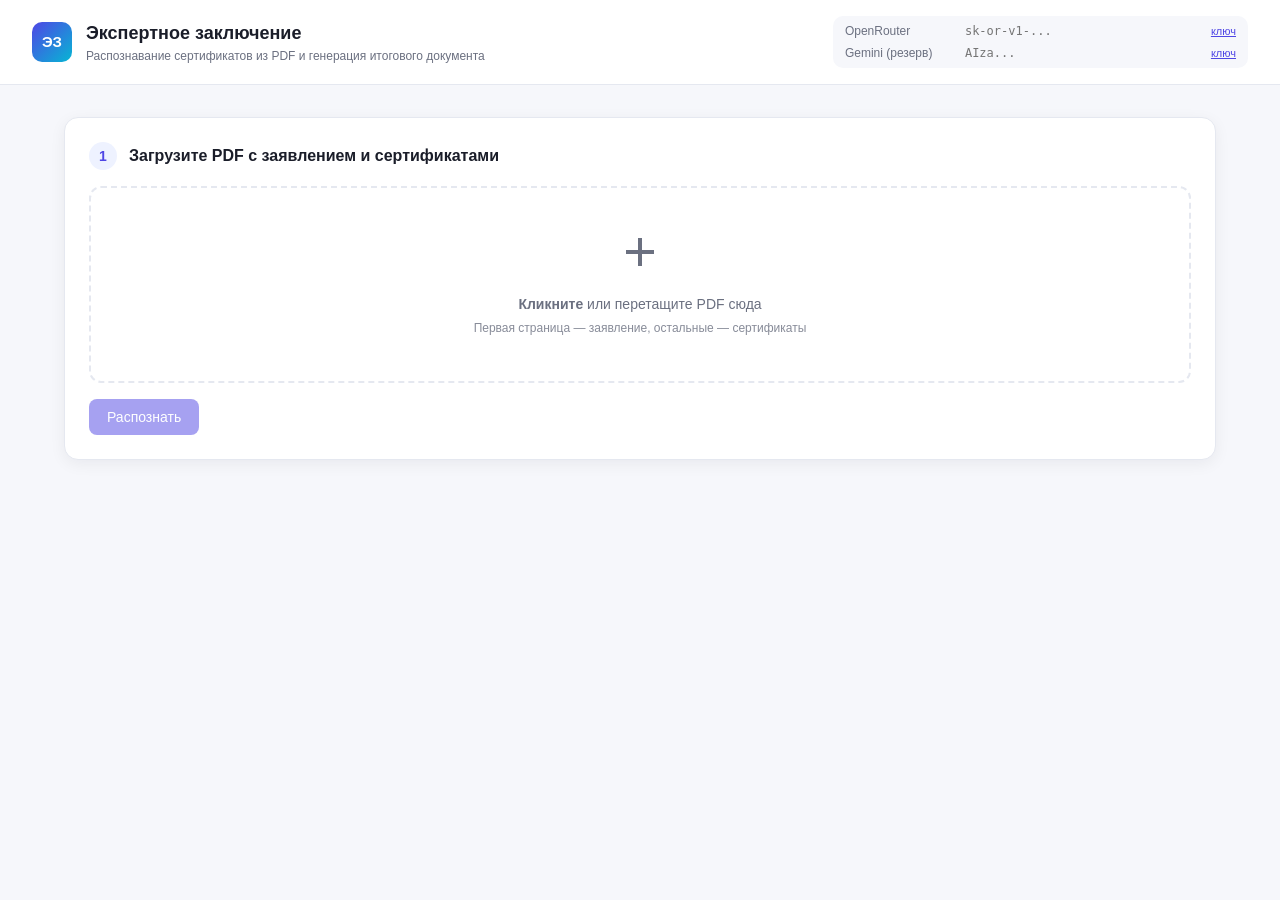
==== static/index.html @ 94979a98 "Махровый кал" ====
<!DOCTYPE html>
<html lang="ru">
<head>
  <meta charset="UTF-8">
  <meta name="viewport" content="width=device-width, initial-scale=1.0">
  <title>Экспертное заключение — генератор</title>
  <link rel="stylesheet" href="/static/style.css">
</head>
<body>
  <header class="topbar">
    <div class="brand">
      <span class="logo">ЭЗ</span>
      <div>
        <h1>Экспертное заключение</h1>
        <p>Распознавание сертификатов из PDF и генерация итогового документа</p>
      </div>
    </div>
    <div class="api-key-block">
      <div class="key-row">
        <label for="openrouterKey">OpenRouter</label>
        <input id="openrouterKey" type="password" placeholder="sk-or-v1-..." autocomplete="off">
        <a class="help" href="https://openrouter.ai/keys" target="_blank" rel="noopener">ключ</a>
      </div>
      <div class="key-row">
        <label for="apiKey">Gemini (резерв)</label>
        <input id="apiKey" type="password" placeholder="AIza..." autocomplete="off">
        <a class="help" href="https://aistudio.google.com/apikey" target="_blank" rel="noopener">ключ</a>
      </div>
    </div>
  </header>

  <main>
    <!-- Step 1: Upload -->
    <section id="step-upload" class="card">
      <div class="step-head">
        <span class="step-num">1</span>
        <h2>Загрузите PDF с заявлением и сертификатами</h2>
      </div>
      <label class="dropzone" id="dropzone">
        <input type="file" id="pdfInput" accept="application/pdf" hidden>
        <div class="dz-inner">
          <svg viewBox="0 0 24 24" width="48" height="48" aria-hidden="true">
            <path fill="currentColor" d="M19 13h-6v6h-2v-6H5v-2h6V5h2v6h6z"/>
          </svg>
          <p><strong>Кликните</strong> или перетащите PDF сюда</p>
          <p class="dz-hint">Первая страница — заявление, остальные — сертификаты</p>
        </div>
      </label>
      <div class="actions">
        <button id="analyzeBtn" class="btn-primary" disabled>Распознать</button>
        <span id="uploadMeta" class="meta"></span>
      </div>
    </section>

    <!-- Loading -->
    <section id="step-loading" class="card hidden">
      <div class="loader"></div>
      <p id="loadingText">Распознаём документ через Gemini Vision…</p>
    </section>

    <!-- Step 2: Editor -->
    <section id="step-editor" class="card hidden">
      <div class="step-head">
        <span class="step-num">2</span>
        <h2>Проверьте распознанные данные</h2>
      </div>

      <div class="grid-2">
        <div class="field">
          <label>ФИО студента</label>
          <input id="fStudent" type="text">
        </div>
        <div class="field">
          <label>Группа</label>
          <input id="fGroup" type="text">
        </div>
        <div class="field">
          <label>Код и наименование ОП</label>
          <input id="fProgram" type="text" placeholder="6B06105 «Архитектор программного обеспечения»">
        </div>
        <div class="field">
          <label>Курс</label>
          <input id="fYear" type="text">
        </div>
      </div>

      <div class="cert-pool">
        <h3>Распознанные сертификаты</h3>
        <p class="hint">Перетащите карточку в нужную дисциплину или нажмите «→» чтобы привязать. Можно редактировать поля прямо в карточке.</p>
        <div id="certPool" class="cert-list"></div>
      </div>

      <div class="disciplines">
        <div class="row-head">
          <h3>Дисциплины из заявления</h3>
          <button id="addDisciplineBtn" class="btn-ghost">+ Добавить дисциплину</button>
        </div>
        <div id="disciplineList"></div>
      </div>

      <div class="actions actions-right">
        <button id="backBtn" class="btn-ghost">← Назад</button>
        <button id="generateBtn" class="btn-primary">Сгенерировать DOCX</button>
      </div>
    </section>

    <div id="toast" class="toast hidden"></div>
  </main>

  <script src="/static/app.js"></script>
</body>
</html>
---- static/style.css ----
:root {
  --bg: #f6f7fb;
  --surface: #ffffff;
  --border: #e5e8f0;
  --text: #1a1d29;
  --muted: #6b7080;
  --primary: #4f46e5;
  --primary-hover: #4338ca;
  --primary-soft: #eef2ff;
  --accent: #06b6d4;
  --danger: #ef4444;
  --success: #10b981;
  --shadow: 0 4px 16px rgba(20, 24, 40, 0.06);
}

* { box-sizing: border-box; }
html, body {
  margin: 0;
  padding: 0;
  font-family: -apple-system, BlinkMacSystemFont, "Segoe UI", Roboto, "Helvetica Neue", Arial, sans-serif;
  background: var(--bg);
  color: var(--text);
  font-size: 14px;
  line-height: 1.5;
}

.hidden { display: none !important; }

/* Topbar */
.topbar {
  display: flex;
  align-items: center;
  justify-content: space-between;
  padding: 16px 32px;
  background: var(--surface);
  border-bottom: 1px solid var(--border);
  gap: 24px;
  flex-wrap: wrap;
}
.brand { display: flex; align-items: center; gap: 14px; }
.brand h1 { margin: 0; font-size: 18px; font-weight: 600; }
.brand p { margin: 0; color: var(--muted); font-size: 12px; }
.logo {
  width: 40px; height: 40px;
  background: linear-gradient(135deg, var(--primary), var(--accent));
  color: white;
  border-radius: 10px;
  display: flex; align-items: center; justify-content: center;
  font-weight: 700; font-size: 15px;
}

.api-key-block {
  display: flex; flex-direction: column; gap: 4px;
  background: var(--bg); border-radius: 10px; padding: 6px 12px;
}
.api-key-block .key-row {
  display: flex; align-items: center; gap: 8px;
}
.api-key-block label {
  color: var(--muted); font-size: 12px;
  min-width: 110px;
}
.api-key-block input {
  border: none; background: transparent; outline: none;
  width: 240px; font-family: monospace; font-size: 12px;
}
.api-key-block .help { color: var(--primary); font-size: 11px; }

/* Layout */
main {
  max-width: 1200px;
  margin: 32px auto;
  padding: 0 24px;
  display: flex; flex-direction: column; gap: 20px;
}
.card {
  background: var(--surface);
  border: 1px solid var(--border);
  border-radius: 14px;
  padding: 24px;
  box-shadow: var(--shadow);
}
.step-head { display: flex; align-items: center; gap: 12px; margin-bottom: 16px; }
.step-head h2 { margin: 0; font-size: 16px; }
.step-num {
  width: 28px; height: 28px;
  background: var(--primary-soft); color: var(--primary);
  border-radius: 50%;
  display: flex; align-items: center; justify-content: center;
  font-weight: 700;
}

/* Dropzone */
.dropzone {
  border: 2px dashed var(--border);
  border-radius: 12px;
  padding: 40px;
  text-align: center;
  cursor: pointer;
  display: block;
  color: var(--muted);
  transition: all .15s;
}
.dropzone:hover, .dropzone.over {
  border-color: var(--primary);
  background: var(--primary-soft);
  color: var(--primary);
}
.dz-inner svg { color: var(--muted); margin-bottom: 8px; }
.dropzone:hover .dz-inner svg, .dropzone.over .dz-inner svg { color: var(--primary); }
.dz-inner p { margin: 4px 0; }
.dz-hint { font-size: 12px; opacity: .8; }

/* Actions */
.actions { margin-top: 16px; display: flex; align-items: center; gap: 12px; }
.actions-right { justify-content: flex-end; }
button {
  border: none; border-radius: 8px; padding: 10px 18px;
  cursor: pointer; font-size: 14px; font-weight: 500;
  transition: all .15s;
  font-family: inherit;
}
.btn-primary {
  background: var(--primary); color: white;
}
.btn-primary:hover:not(:disabled) { background: var(--primary-hover); }
.btn-primary:disabled { opacity: .5; cursor: not-allowed; }
.btn-ghost {
  background: transparent; color: var(--text);
  border: 1px solid var(--border);
}
.btn-ghost:hover { background: var(--bg); }
.btn-danger-ghost {
  background: transparent; color: var(--danger);
  border: 1px solid transparent;
  padding: 4px 8px;
}
.btn-danger-ghost:hover { background: #fee2e2; }
.meta { color: var(--muted); font-size: 13px; }

/* Loader */
.loader {
  width: 36px; height: 36px;
  border: 3px solid var(--border);
  border-top-color: var(--primary);
  border-radius: 50%;
  margin: 0 auto 12px;
  animation: spin 0.8s linear infinite;
}
@keyframes spin { to { transform: rotate(360deg); } }
#step-loading { text-align: center; }
#step-loading p { color: var(--muted); margin: 0; }

/* Fields */
.grid-2 { display: grid; grid-template-columns: 1fr 1fr; gap: 14px; margin-bottom: 20px; }
.field { display: flex; flex-direction: column; gap: 4px; }
.field label { font-size: 12px; color: var(--muted); }
.field input, .field textarea {
  border: 1px solid var(--border); border-radius: 8px;
  padding: 8px 10px; font-size: 14px; font-family: inherit; outline: none;
  background: var(--surface);
}
.field input:focus, .field textarea:focus { border-color: var(--primary); }
.field textarea { resize: vertical; min-height: 60px; }

h3 { font-size: 14px; margin: 0 0 8px; font-weight: 600; }
.hint { color: var(--muted); font-size: 12px; margin: 0 0 12px; }

/* Cert pool */
.cert-pool { margin-bottom: 24px; }
.cert-list { display: grid; grid-template-columns: repeat(auto-fill, minmax(280px, 1fr)); gap: 10px; min-height: 60px; }
.cert-pool .cert-list:empty::after {
  content: "Все сертификаты привязаны";
  color: var(--muted);
  font-size: 12px;
  font-style: italic;
}

.cert-card {
  background: var(--bg);
  border: 1px solid var(--border);
  border-radius: 10px;
  padding: 10px 12px;
  display: flex;
  flex-direction: column;
  gap: 4px;
  cursor: grab;
  position: relative;
}
.cert-card.dragging { opacity: .5; }
.cert-card .cert-title {
  font-weight: 500;
  font-size: 13px;
  outline: none;
  word-break: break-word;
}
.cert-card .cert-title[contenteditable=true]:focus { background: white; border-radius: 4px; padding: 2px 4px; }
.cert-card .cert-meta {
  display: flex; gap: 8px; flex-wrap: wrap;
  font-size: 11px; color: var(--muted);
}
.cert-card .cert-meta span[contenteditable=true]:focus {
  background: white;
  outline: 1px solid var(--primary);
  border-radius: 3px;
  padding: 0 2px;
}
.cert-card .cert-meta .pill {
  background: white;
  border: 1px solid var(--border);
  padding: 1px 6px;
  border-radius: 99px;
}
.cert-card .cert-actions {
  position: absolute; top: 8px; right: 8px;
  display: flex; gap: 4px;
  opacity: 0; transition: opacity .15s;
}
.cert-card:hover .cert-actions { opacity: 1; }
.cert-card .cert-page-badge {
  font-size: 10px; color: var(--muted);
  position: absolute; top: 6px; left: 8px;
}
.cert-card .cert-content { margin-top: 14px; }

/* Disciplines */
.disciplines { margin-bottom: 20px; }
.row-head { display: flex; justify-content: space-between; align-items: center; margin-bottom: 8px; }

.discipline {
  border: 1px solid var(--border);
  border-radius: 12px;
  padding: 16px;
  margin-bottom: 12px;
  background: var(--bg);
}
.discipline-head { display: flex; align-items: center; gap: 8px; margin-bottom: 10px; }
.discipline-head .idx {
  background: var(--primary); color: white;
  width: 24px; height: 24px;
  border-radius: 50%;
  display: flex; align-items: center; justify-content: center;
  font-size: 12px; font-weight: 600;
}
.discipline-head input.disc-name {
  flex: 1;
  border: 1px solid transparent;
  background: transparent;
  font-size: 15px; font-weight: 500;
  padding: 4px 8px;
  border-radius: 6px;
  outline: none;
}
.discipline-head input.disc-name:hover { border-color: var(--border); background: white; }
.discipline-head input.disc-name:focus { border-color: var(--primary); background: white; }

.discipline-fields {
  display: grid; grid-template-columns: repeat(6, 1fr); gap: 8px;
  margin-bottom: 12px;
}
.discipline-fields .field label { font-size: 10px; }
.discipline-fields .field input { padding: 6px 8px; font-size: 13px; }

.discipline-drop {
  background: var(--surface);
  border: 1px dashed var(--border);
  border-radius: 8px;
  padding: 8px;
  min-height: 50px;
  display: flex; flex-direction: column; gap: 6px;
  transition: all .15s;
}
.discipline-drop.over {
  border-color: var(--primary);
  background: var(--primary-soft);
}
.discipline-drop:empty::after {
  content: "перетащите сюда сертификат(ы) из списка выше";
  color: var(--muted); font-size: 12px; font-style: italic;
  text-align: center; padding: 8px;
}
.discipline-drop .cert-card {
  background: white;
  border-left: 3px solid var(--accent);
}

/* Cert select dropdown for non-DnD users */
.cert-link-btn {
  border: 1px solid var(--border);
  background: white;
  color: var(--muted);
  border-radius: 6px;
  padding: 2px 6px;
  font-size: 11px;
  cursor: pointer;
}
.cert-link-btn:hover { color: var(--primary); border-color: var(--primary); }

/* Toast */
.toast {
  position: fixed; bottom: 24px; left: 50%;
  transform: translateX(-50%);
  background: var(--text); color: white;
  padding: 10px 16px;
  border-radius: 8px;
  font-size: 13px;
  z-index: 1000;
  box-shadow: 0 8px 24px rgba(0,0,0,.18);
}
.toast.error { background: var(--danger); }
.toast.success { background: var(--success); }

@media (max-width: 800px) {
  .grid-2 { grid-template-columns: 1fr; }
  .discipline-fields { grid-template-columns: 1fr 1fr; }
  .api-key-block input { width: 200px; }
}
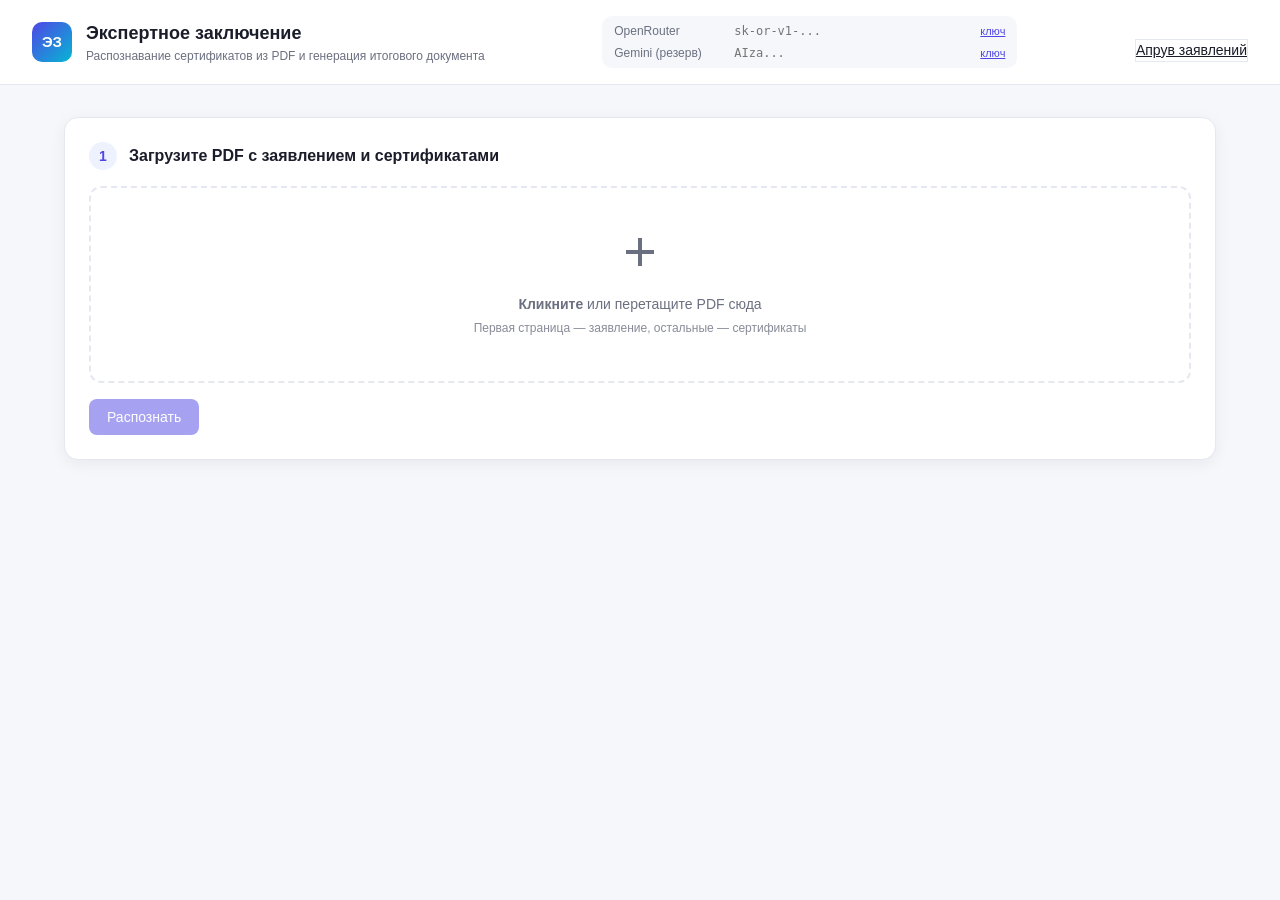
==== commit 566a5b2f: "Enhance PDF analysis workflow with queue management and Google Drive integration. Update .gitignore " ====
--- a/static/index.html
+++ b/static/index.html
@@ -1,11 +1,14 @@
 <!DOCTYPE html>
 <html lang="ru">
+
 <head>
   <meta charset="UTF-8">
   <meta name="viewport" content="width=device-width, initial-scale=1.0">
   <title>Экспертное заключение — генератор</title>
   <link rel="stylesheet" href="/static/style.css">
+  <link id="favicon" rel="icon" type="image/x-icon" href="/static/favicon.ico">
 </head>
+
 <body>
   <header class="topbar">
     <div class="brand">
@@ -27,6 +30,9 @@
         <a class="help" href="https://aistudio.google.com/apikey" target="_blank" rel="noopener">ключ</a>
       </div>
     </div>
+    <div class="actions actions-right" style="gap:10px;">
+      <a class="btn-ghost" href="/approve">Апрув заявлений</a>
+    </div>
   </header>
 
   <main>
@@ -40,7 +46,7 @@
         <input type="file" id="pdfInput" accept="application/pdf" hidden>
         <div class="dz-inner">
           <svg viewBox="0 0 24 24" width="48" height="48" aria-hidden="true">
-            <path fill="currentColor" d="M19 13h-6v6h-2v-6H5v-2h6V5h2v6h6z"/>
+            <path fill="currentColor" d="M19 13h-6v6h-2v-6H5v-2h6V5h2v6h6z" />
           </svg>
           <p><strong>Кликните</strong> или перетащите PDF сюда</p>
           <p class="dz-hint">Первая страница — заявление, остальные — сертификаты</p>
@@ -84,21 +90,24 @@
         </div>
       </div>
 
-      <div class="cert-pool">
-        <h3>Распознанные сертификаты</h3>
-        <p class="hint">Перетащите карточку в нужную дисциплину или нажмите «→» чтобы привязать. Можно редактировать поля прямо в карточке.</p>
-        <div id="certPool" class="cert-list"></div>
+      <div class="editor-split">
+        <div class="cert-pool">
+          <h3>Распознанные сертификаты</h3>
+          <p class="hint">Перетащите карточку в нужную дисциплину или нажмите «→» чтобы привязать. Можно редактировать
+            поля прямо в карточке.</p>
+          <div id="certPool" class="cert-list"></div>
+        </div>
+
+        <div class="disciplines">
+          <div class="row-head">
+            <h3>Дисциплины из заявления</h3>
+            <button id="addDisciplineBtn" class="btn-ghost">+ Добавить дисциплину</button>
+          </div>
+          <div id="disciplineList"></div>
+        </div>
       </div>
 
-      <div class="disciplines">
-        <div class="row-head">
-          <h3>Дисциплины из заявления</h3>
-          <button id="addDisciplineBtn" class="btn-ghost">+ Добавить дисциплину</button>
-        </div>
-        <div id="disciplineList"></div>
-      </div>
-
-      <div class="actions actions-right">
+      <div class="actions actions-right" id="editorActions">
         <button id="backBtn" class="btn-ghost">← Назад</button>
         <button id="generateBtn" class="btn-primary">Сгенерировать DOCX</button>
       </div>
@@ -109,4 +118,5 @@
 
   <script src="/static/app.js"></script>
 </body>
-</html>
+
+</html>
--- a/static/style.css
+++ b/static/style.css
@@ -80,8 +80,24 @@
   padding: 24px;
   box-shadow: var(--shadow);
 }
-.step-head { display: flex; align-items: center; gap: 12px; margin-bottom: 16px; }
+.step-head {
+  display: flex;
+  align-items: center;
+  flex-wrap: wrap;
+  gap: 8px 12px;
+  margin-bottom: 16px;
+}
 .step-head h2 { margin: 0; font-size: 16px; }
+.step-head .queue-drive-link {
+  margin-left: auto;
+  font-size: 13px;
+  color: var(--primary);
+  text-decoration: none;
+  white-space: nowrap;
+}
+.step-head .queue-drive-link:hover {
+  text-decoration: underline;
+}
 .step-num {
   width: 28px; height: 28px;
   background: var(--primary-soft); color: var(--primary);
@@ -152,10 +168,11 @@
 #step-loading p { color: var(--muted); margin: 0; }
 
 /* Fields */
-.grid-2 { display: grid; grid-template-columns: 1fr 1fr; gap: 14px; margin-bottom: 20px; }
+.grid-2 { display: grid; grid-template-columns: repeat(auto-fit, minmax(200px, 1fr)); gap: 14px; margin-bottom: 20px; }
 .field { display: flex; flex-direction: column; gap: 4px; }
 .field label { font-size: 12px; color: var(--muted); }
 .field input, .field textarea {
+  width: 100%; min-width: 0;
   border: 1px solid var(--border); border-radius: 8px;
   padding: 8px 10px; font-size: 14px; font-family: inherit; outline: none;
   background: var(--surface);
@@ -166,9 +183,55 @@
 h3 { font-size: 14px; margin: 0 0 8px; font-weight: 600; }
 .hint { color: var(--muted); font-size: 12px; margin: 0 0 12px; }
 
-/* Cert pool */
-.cert-pool { margin-bottom: 24px; }
-.cert-list { display: grid; grid-template-columns: repeat(auto-fill, minmax(280px, 1fr)); gap: 10px; min-height: 60px; }
+/* Editor Split Layout */
+.editor-split {
+  display: grid;
+  grid-template-columns: 340px 1fr;
+  gap: 32px;
+  align-items: start;
+  margin-bottom: 24px;
+}
+@media (max-width: 900px) {
+  .editor-split {
+    grid-template-columns: 1fr;
+  }
+}
+
+/* Cert pool panel */
+.cert-pool {
+  position: sticky;
+  top: 24px;
+  background: var(--bg);
+  border: 1px solid var(--border);
+  border-radius: 12px;
+  padding: 20px;
+  box-shadow: inset 0 2px 6px rgba(0, 0, 0, 0.02);
+}
+.cert-pool h3 {
+  margin: 0 0 8px 0;
+  font-size: 15px;
+}
+.cert-pool .hint {
+  margin: 0 0 16px 0;
+  line-height: 1.4;
+}
+
+.cert-list {
+  display: flex;
+  flex-direction: column;
+  gap: 12px;
+  min-height: 80px;
+  max-height: calc(100vh - 180px);
+  overflow-y: auto;
+  padding-right: 6px;
+  padding-bottom: 10px;
+}
+
+/* Custom Scrollbar for cert-list */
+.cert-list::-webkit-scrollbar { width: 5px; }
+.cert-list::-webkit-scrollbar-track { background: transparent; }
+.cert-list::-webkit-scrollbar-thumb { background: #cbd5e1; border-radius: 5px; }
+.cert-list::-webkit-scrollbar-thumb:hover { background: #94a3b8; }
 .cert-pool .cert-list:empty::after {
   content: "Все сертификаты привязаны";
   color: var(--muted);
@@ -177,15 +240,25 @@
 }
 
 .cert-card {
-  background: var(--bg);
+  background: var(--surface);
   border: 1px solid var(--border);
   border-radius: 10px;
-  padding: 10px 12px;
+  padding: 12px 14px;
   display: flex;
   flex-direction: column;
-  gap: 4px;
+  gap: 6px;
   cursor: grab;
   position: relative;
+  box-shadow: 0 2px 8px rgba(0, 0, 0, 0.04);
+  transition: transform 0.15s ease, box-shadow 0.15s ease;
+}
+.cert-card:hover {
+  transform: translateY(-2px);
+  box-shadow: 0 4px 12px rgba(0, 0, 0, 0.08);
+}
+.cert-card:active {
+  transform: translateY(0);
+  cursor: grabbing;
 }
 .cert-card.dragging { opacity: .5; }
 .cert-card .cert-title {
@@ -224,60 +297,64 @@
 .cert-card .cert-content { margin-top: 14px; }
 
 /* Disciplines */
-.disciplines { margin-bottom: 20px; }
+.disciplines { margin-bottom: 0; }
 .row-head { display: flex; justify-content: space-between; align-items: center; margin-bottom: 8px; }
 
 .discipline {
   border: 1px solid var(--border);
   border-radius: 12px;
-  padding: 16px;
-  margin-bottom: 12px;
+  padding: 20px;
+  margin-bottom: 16px;
   background: var(--bg);
-}
-.discipline-head { display: flex; align-items: center; gap: 8px; margin-bottom: 10px; }
+  box-shadow: inset 0 2px 4px rgba(0, 0, 0, 0.01);
+}
+.discipline-head { display: flex; align-items: center; gap: 12px; margin-bottom: 12px; }
 .discipline-head .idx {
   background: var(--primary); color: white;
-  width: 24px; height: 24px;
+  width: 26px; height: 26px;
   border-radius: 50%;
   display: flex; align-items: center; justify-content: center;
   font-size: 12px; font-weight: 600;
+  flex-shrink: 0;
 }
 .discipline-head input.disc-name {
   flex: 1;
   border: 1px solid transparent;
   background: transparent;
   font-size: 15px; font-weight: 500;
-  padding: 4px 8px;
+  padding: 6px 10px;
   border-radius: 6px;
   outline: none;
+  transition: all 0.2s;
 }
 .discipline-head input.disc-name:hover { border-color: var(--border); background: white; }
-.discipline-head input.disc-name:focus { border-color: var(--primary); background: white; }
+.discipline-head input.disc-name:focus { border-color: var(--primary); background: white; box-shadow: 0 0 0 3px var(--primary-soft); }
 
 .discipline-fields {
-  display: grid; grid-template-columns: repeat(6, 1fr); gap: 8px;
-  margin-bottom: 12px;
-}
-.discipline-fields .field label { font-size: 10px; }
-.discipline-fields .field input { padding: 6px 8px; font-size: 13px; }
+  display: grid; grid-template-columns: repeat(auto-fit, minmax(110px, 1fr)); gap: 10px;
+  margin-bottom: 16px;
+}
+.discipline-fields .field label { font-size: 11px; margin-bottom: 2px; }
+.discipline-fields .field input { width: 100%; min-width: 0; padding: 8px 10px; font-size: 13px; }
 
 .discipline-drop {
   background: var(--surface);
-  border: 1px dashed var(--border);
-  border-radius: 8px;
-  padding: 8px;
-  min-height: 50px;
-  display: flex; flex-direction: column; gap: 6px;
-  transition: all .15s;
+  border: 2px dashed #cbd5e1;
+  border-radius: 10px;
+  padding: 16px;
+  min-height: 60px;
+  display: flex; flex-direction: column; gap: 8px;
+  transition: all .2s ease;
 }
 .discipline-drop.over {
   border-color: var(--primary);
   background: var(--primary-soft);
+  transform: scale(1.005);
 }
 .discipline-drop:empty::after {
-  content: "перетащите сюда сертификат(ы) из списка выше";
-  color: var(--muted); font-size: 12px; font-style: italic;
-  text-align: center; padding: 8px;
+  content: "перетащите сюда сертификат(ы) из панели слева";
+  color: var(--muted); font-size: 13px; font-style: italic;
+  text-align: center; padding: 12px;
 }
 .discipline-drop .cert-card {
   background: white;
@@ -310,6 +387,62 @@
 .toast.error { background: var(--danger); }
 .toast.success { background: var(--success); }
 
+/* ===== Approval list ===== */
+.req-grid{
+  display:grid;
+  grid-template-columns:repeat(auto-fit,minmax(260px,1fr));
+  gap:12px;
+  margin-top:12px;
+}
+.req-card{
+  display:flex;
+  flex-direction:column;
+  gap:8px;
+  border:1px solid var(--border);
+  background:var(--surface);
+  border-radius:14px;
+  padding:12px 12px;
+  box-shadow: var(--shadow);
+  transition:transform .08s ease, box-shadow .08s ease;
+}
+.req-card:hover{
+  transform:translateY(-1px);
+  box-shadow:0 14px 28px rgba(15,23,42,.10);
+}
+.req-card-main{
+  display:block;
+  text-decoration:none;
+  color:inherit;
+}
+.req-drive-link{
+  font-size:12px;
+  color:var(--primary);
+  text-decoration:none;
+  align-self:flex-start;
+  padding:4px 8px;
+  border-radius:6px;
+  background:var(--primary-soft);
+}
+.req-drive-link:hover{
+  text-decoration:underline;
+}
+.req-top{
+  display:flex;
+  align-items:flex-start;
+  justify-content:space-between;
+  gap:10px;
+}
+.req-title{
+  font-weight:700;
+  line-height:1.25;
+}
+.req-meta{
+  display:flex;
+  justify-content:space-between;
+  gap:8px;
+  margin-top:8px;
+}
+
 @media (max-width: 800px) {
   .grid-2 { grid-template-columns: 1fr; }
   .discipline-fields { grid-template-columns: 1fr 1fr; }
